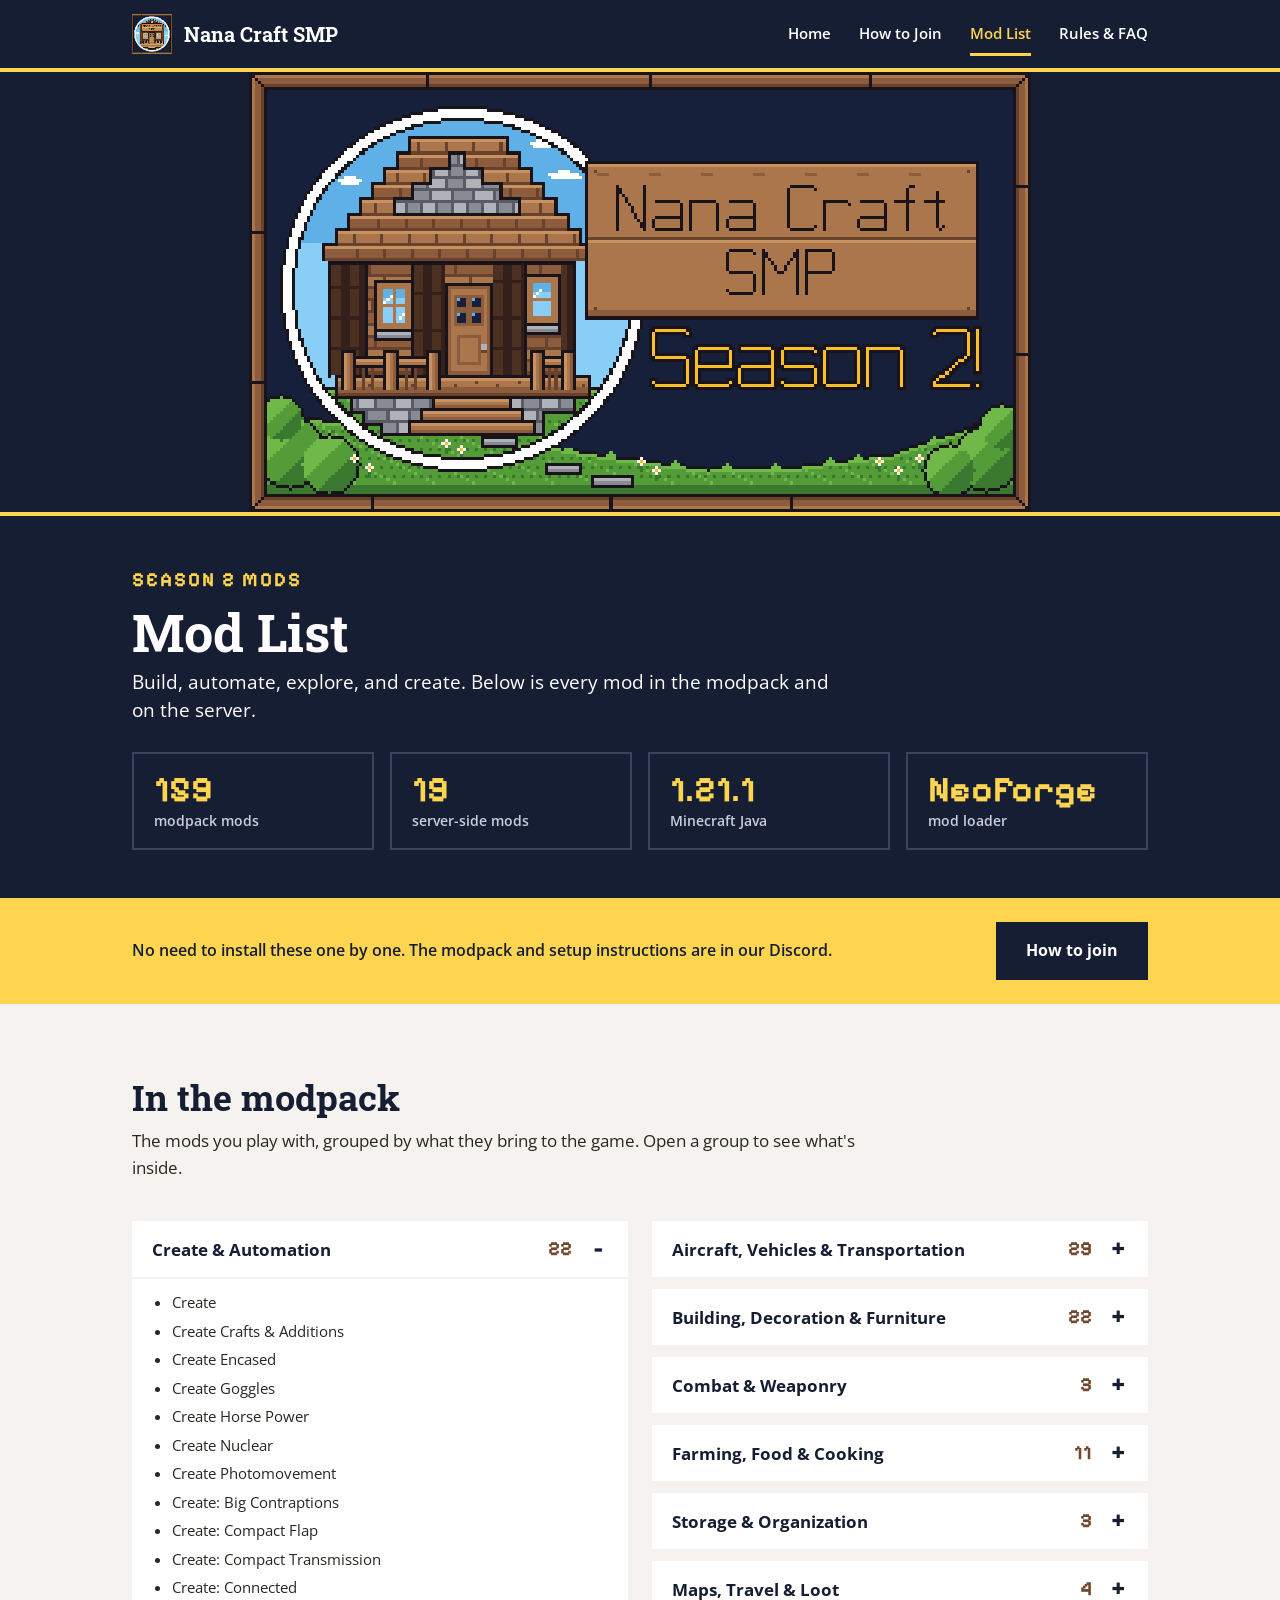
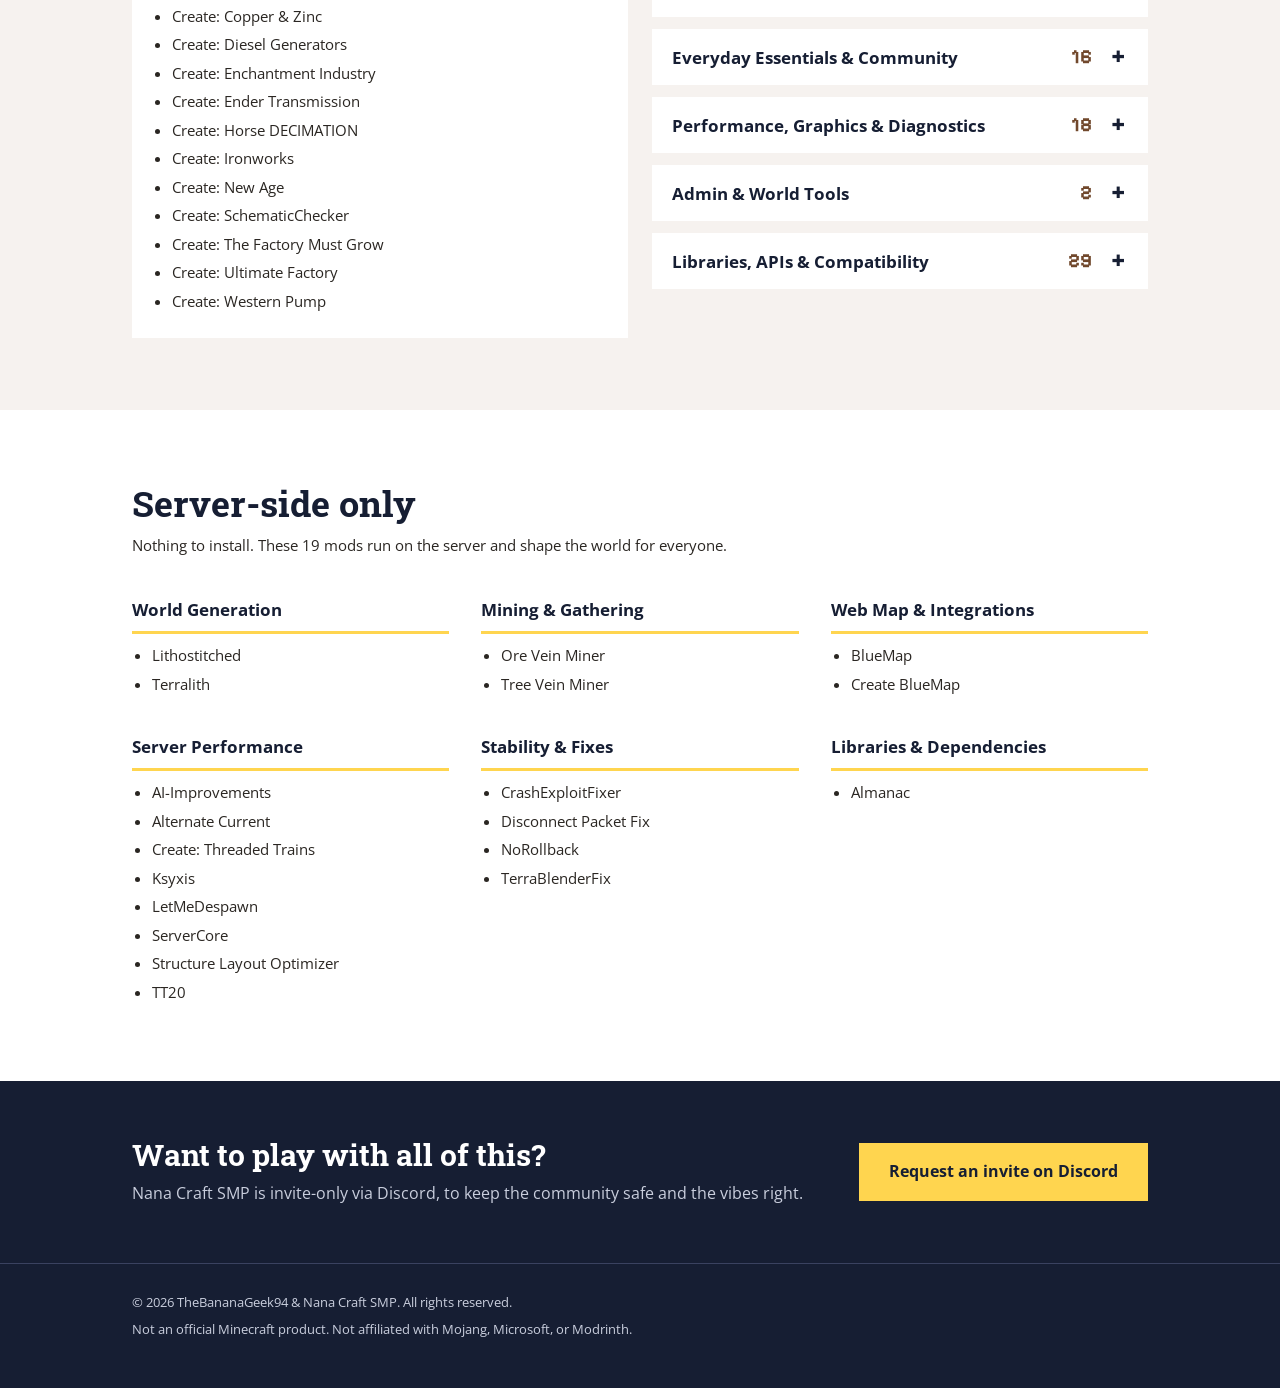
==== mod-list.html @ cba07c80 "Add Nana Craft SMP site: home, mod list, rules and FAQ Co-Authored-By: Claude Fable 5.2 <noreply@ant" ====
<!doctype html>
<html lang="en">
<head>
<meta charset="utf-8">
<meta name="viewport" content="width=device-width, initial-scale=1">
<title>Mod List | Nana Craft SMP</title>
<meta name="description" content="Every mod in the Nana Craft SMP Season 2 modpack and on the server, grouped by category.">
<link rel="icon" href="assets/logo.png">
<link rel="preconnect" href="https://fonts.googleapis.com">
<link rel="preconnect" href="https://fonts.gstatic.com" crossorigin>
<link rel="stylesheet" href="https://fonts.googleapis.com/css2?family=Open+Sans:wght@400;600;700&family=Pixelify+Sans:wght@500;700&family=Roboto+Slab:wght@400;700&display=swap">
<link rel="stylesheet" href="style.css">
</head>
<body>
<nav class="nav" aria-label="Site">
<div class="wrap">
<a class="brand" href="index.html"><img src="assets/logo.png" alt=""><span>Nana Craft SMP</span></a>
<div class="links">
<a href="index.html">Home</a>
<a href="index.html#join">How to Join</a>
<a href="mod-list.html" class="here" aria-current="page">Mod List</a>
<a href="rules.html">Rules &amp; FAQ</a>
</div>
</div>
</nav>
<div class="banner-wrap"><img class="banner" src="assets/banner.png" alt="Nana Craft SMP Season 2 banner: a pixel-art wooden cabin beside the server sign" width="1536" height="864"></div>

<header class="navy page-head">
<div class="wrap">
<div class="head">
<div class="pixel eyebrow">SEASON 2 MODS</div>
<h1>Mod List</h1>
<p class="lead">Build, automate, explore, and create. Below is every mod in the modpack and on the server.</p>
</div>
<div class="stats">
<div class="stat"><div class="pixel">159</div><div>modpack mods</div></div>
<div class="stat"><div class="pixel">19</div><div>server-side mods</div></div>
<div class="stat"><div class="pixel">1.21.1</div><div>Minecraft Java</div></div>
<div class="stat"><div class="pixel">NeoForge</div><div>mod loader</div></div>
</div>
</div>
</header>

<section class="yellow strip">
<div class="wrap">
<p>No need to install these one by one. The modpack and setup instructions are in our Discord.</p>
<a class="btn solid" href="index.html#join">How to join</a>
</div>
</section>

<section class="cream">
<div class="wrap stack">
<div class="head">
<h2>In the modpack</h2>
<p class="sub">The mods you play with, grouped by what they bring to the game. Open a group to see what's inside.</p>
</div>
<div class="groups">
<details open><summary><span>Create &amp; Automation</span><span class="count">22</span></summary><ul><li>Create</li><li>Create Crafts &amp; Additions</li><li>Create Encased</li><li>Create Goggles</li><li>Create Horse Power</li><li>Create Nuclear</li><li>Create Photomovement</li><li>Create: Big Contraptions</li><li>Create: Compact Flap</li><li>Create: Compact Transmission</li><li>Create: Connected</li><li>Create: Copper &amp; Zinc</li><li>Create: Diesel Generators</li><li>Create: Enchantment Industry</li><li>Create: Ender Transmission</li><li>Create: Horse DECIMATION</li><li>Create: Ironworks</li><li>Create: New Age</li><li>Create: SchematicChecker</li><li>Create: The Factory Must Grow</li><li>Create: Ultimate Factory</li><li>Create: Western Pump</li></ul></details>
<details><summary><span>Aircraft, Vehicles &amp; Transportation</span><span class="count">29</span></summary><ul><li>Aeronautics: Interstellar Expansion</li><li>Aeronautics: simulated copycats</li><li>Climbable Ropes for Create Aeronautics</li><li>Create Aeronautics</li><li>Create Aeronautics [Offroad] Addon: StickyWheels</li><li>Create Aeronautics: Toolgun</li><li>Create Aeronautics: Transmission &amp; Linkage</li><li>Create Deep Seas [BETA]</li><li>Create Propulsion: Simulated</li><li>Create Railways Navigator</li><li>Create Train Parts</li><li>Create Train Utilities (Create Train Doors)</li><li>Create: Aeroworks</li><li>Create: Automotives</li><li>Create: Bells &amp; Whistles</li><li>Create: Blocks &amp; Bogies</li><li>Create: Coasters Simulated</li><li>Create: Droneworks Simulated</li><li>Create: Hypertubes</li><li>Create: Nowheel</li><li>Create: Pantographs &amp; Wires</li><li>Create: Tow &amp; Haul</li><li>Create: Tracks+</li><li>Drive-By-Sable</li><li>Immersive Aircraft</li><li>Immersive Vehicles</li><li>Immersive Vehicles - Official Content Pack [OCP] - Planes &amp; Cars</li><li>IV - Official Automobile Pack [OAmP] - Cars &amp; Sport Cars</li><li>Sable</li></ul></details>
<details><summary><span>Building, Decoration &amp; Furniture</span><span class="count">22</span></summary><ul><li>Building Wands</li><li>Create Deco</li><li>Create: Copycats+</li><li>Create: Design n' Decor</li><li>Create: Extra Copycats</li><li>Create: Framed</li><li>Create: Interiors</li><li>Create: Sound of Steam</li><li>Macaw's Bridges</li><li>Macaw's Doors</li><li>Macaw's Fences and Walls</li><li>Macaw's Furniture</li><li>Macaw's Holidays</li><li>Macaw's Lights and Lamps</li><li>Macaw's Paintings</li><li>Macaw's Paths and Pavings</li><li>Macaw's Roofs</li><li>Macaw's Stairs</li><li>Macaw's Trapdoors</li><li>Macaw's Windows</li><li>Rechiseled</li><li>Rechiseled: Create</li></ul></details>
<details><summary><span>Combat &amp; Weaponry</span><span class="count">3</span></summary><ul><li>Create Big Cannons</li><li>Create: Gunsmithing</li><li>Create: Radars</li></ul></details>
<details><summary><span>Farming, Food &amp; Cooking</span><span class="count">11</span></summary><ul><li>Create Confectionery</li><li>Create Mechanical Cow</li><li>Create Ratatouille</li><li>Create Slice &amp; Dice</li><li>Create: Bananas</li><li>Create: Central Kitchen</li><li>Create: Golden ticket and chocolates</li><li>Create: Integrated Farming</li><li>Create: Some Assembly Required</li><li>Create: Winery</li><li>Farmer's Delight</li></ul></details>
<details><summary><span>Storage &amp; Organization</span><span class="count">3</span></summary><ul><li>Bear's Storage Crates</li><li>Sophisticated Backpacks</li><li>Tom's Simple Storage Mod</li></ul></details>
<details><summary><span>Maps, Travel &amp; Loot</span><span class="count">4</span></summary><ul><li>Lootr</li><li>Waystones</li><li>Xaero's Minimap</li><li>Xaero's World Map</li></ul></details>
<details><summary><span>Everyday Essentials &amp; Community</span><span class="count">16</span></summary><ul><li>AppleSkin</li><li>Auth Me</li><li>Better Advancements</li><li>Better Days</li><li>Chat Notify</li><li>Claim</li><li>Controlling</li><li>GraveStone Mod</li><li>Jade</li><li>Jade Addons (Neo/Forge)</li><li>Just Enough Items (JEI)</li><li>Just Hammers</li><li>Mouse Tweaks</li><li>Simple Rich Discord Presence</li><li>Simple Voice Chat</li><li>Simply Tooltips</li></ul></details>
<details><summary><span>Performance, Graphics &amp; Diagnostics</span><span class="count">18</span></summary><ul><li>Achievements Optimizer</li><li>C2ME — Concurrent Chunk Management Engine (NeoForge)</li><li>Clumps</li><li>Compact F3 Plus</li><li>CreateBetterFps</li><li>Entity Culling</li><li>Fast Noise</li><li>FerriteCore</li><li>Fusion (Connected Textures)</li><li>GeckolibBetterFPS</li><li>ImmediatelyFast</li><li>Iris Shaders</li><li>Lithium</li><li>ModernFix</li><li>quick pack</li><li>Saturn</li><li>Sodium</li><li>spark</li></ul></details>
<details><summary><span>Admin &amp; World Tools</span><span class="count">2</span></summary><ul><li>Chunky</li><li>WorldEdit</li></ul></details>
<details><summary><span>Libraries, APIs &amp; Compatibility</span><span class="count">29</span></summary><ul><li>[NTGL] NukaTeam's Gun Lib</li><li>AddonsLib</li><li>Architectury API</li><li>Balm</li><li>Blueprint</li><li>Carbon Config</li><li>Cloth Config API</li><li>CorgiLib</li><li>Create: Dragons Plus</li><li>DragonLib</li><li>Fzzy Config</li><li>Geckolib</li><li>GlitchCore</li><li>Gravestone and Sable Compatibility Patch</li><li>KilaGraph</li><li>Kotlin for Forge</li><li>KotlinLangForge</li><li>LDLib</li><li>Mechanicals Lib</li><li>MezzConfig</li><li>Patchouli</li><li>Photon Editor</li><li>Resourceful Config</li><li>Ritchie's Projectile Library</li><li>Searchables</li><li>Sophisticated Core</li><li>SuperMartijn642's Config Lib</li><li>SuperMartijn642's Core Lib</li><li>TerraBlender</li></ul></details>
</div>
</div>
</section>

<section class="white lists">
<div class="wrap stack">
<div class="head">
<h2>Server-side only</h2>
<p class="sub">Nothing to install. These 19 mods run on the server and shape the world for everyone.</p>
</div>
<div class="row">
<div class="col" style="flex-basis: 280px"><h3>World Generation</h3><ul><li>Lithostitched</li><li>Terralith</li></ul></div>
<div class="col" style="flex-basis: 280px"><h3>Mining &amp; Gathering</h3><ul><li>Ore Vein Miner</li><li>Tree Vein Miner</li></ul></div>
<div class="col" style="flex-basis: 280px"><h3>Web Map &amp; Integrations</h3><ul><li>BlueMap</li><li>Create BlueMap</li></ul></div>
<div class="col" style="flex-basis: 280px"><h3>Server Performance</h3><ul><li>AI-Improvements</li><li>Alternate Current</li><li>Create: Threaded Trains</li><li>Ksyxis</li><li>LetMeDespawn</li><li>ServerCore</li><li>Structure Layout Optimizer</li><li>TT20</li></ul></div>
<div class="col" style="flex-basis: 280px"><h3>Stability &amp; Fixes</h3><ul><li>CrashExploitFixer</li><li>Disconnect Packet Fix</li><li>NoRollback</li><li>TerraBlenderFix</li></ul></div>
<div class="col" style="flex-basis: 280px"><h3>Libraries &amp; Dependencies</h3><ul><li>Almanac</li></ul></div>
</div>
</div>
</section>

<section class="navy cta">
<div class="wrap">
<div class="head">
<h2>Want to play with all of this?</h2>
<p>Nana Craft SMP is invite-only via Discord, to keep the community safe and the vibes right.</p>
</div>
<a class="btn gold" href="https://discord.gg/FCsYRbWwgE">Request an invite on Discord</a>
</div>
</section>

<footer class="navy foot">
<div class="wrap">
<p>&copy; 2026 TheBananaGeek94 &amp; Nana Craft SMP. All rights reserved.</p>
<p>Not an official Minecraft product. Not affiliated with Mojang, Microsoft, or Modrinth.</p>
</div>
</footer>
</body>
</html>
---- style.css ----
:root {
  --navy: #161e33;
  --navy-line: #3a4260;
  --cream: #f6f2ef;
  --yellow: #ffd54f;
  --wood: #71482c;
  --ink: #2a2622;
  --mist: #c9cedd;
  --rule: #e2dad2;
}

* { box-sizing: border-box; }

html { scroll-behavior: smooth; }

body {
  margin: 0;
  background: var(--navy);
  color: var(--ink);
  font-family: "Open Sans", system-ui, sans-serif;
  font-size: 16px;
  line-height: 1.6;
}

img { max-width: 100%; }

h1, h2, h3, p { margin: 0; }

h1, h2, .slab { font-family: "Roboto Slab", serif; font-weight: 700; line-height: 1.2; }

.pixel { font-family: "Pixelify Sans", monospace; font-weight: 700; }

.wrap { max-width: 1080px; margin: 0 auto; padding: 72px 32px; }

.stack { display: flex; flex-direction: column; gap: 40px; }

.row { display: flex; flex-wrap: wrap; gap: 32px; }

.col { flex: 1 1 260px; min-width: 0; display: flex; flex-direction: column; gap: 10px; }

.cream { background: var(--cream); }
.white { background: #ffffff; }
.yellow { background: var(--yellow); color: var(--navy); }
.navy { background: var(--navy); color: #ffffff; }

.nav { background: var(--navy); border-bottom: 4px solid var(--yellow); }
.nav .wrap { padding: 12px 32px; display: flex; flex-wrap: wrap; align-items: center; justify-content: space-between; gap: 12px 32px; }
.brand { display: flex; align-items: center; gap: 12px; color: #ffffff; text-decoration: none; font-family: "Roboto Slab", serif; font-weight: 700; font-size: 20px; min-height: 44px; }
.brand img { width: 40px; height: 40px; object-fit: cover; image-rendering: pixelated; }
.links { display: flex; flex-wrap: wrap; align-items: center; gap: 4px 28px; font-weight: 600; font-size: 15px; }
.links a { color: #ffffff; text-decoration: none; min-height: 44px; display: flex; align-items: center; border-bottom: 3px solid transparent; }
.links a:hover, .links a.here { color: var(--yellow); border-bottom-color: var(--yellow); }

.hero .wrap { display: flex; flex-wrap: wrap; align-items: center; gap: 48px 64px; }
.hero-logo { width: 300px; height: auto; image-rendering: pixelated; flex: 0 0 auto; }
.hero-text { flex: 1 1 420px; min-width: 0; display: flex; flex-direction: column; gap: 20px; }
.eyebrow { font-size: 20px; letter-spacing: 2px; color: var(--yellow); }
.hero h1 { font-size: clamp(40px, 6vw, 60px); line-height: 1.1; }
.lead { font-size: 22px; line-height: 1.45; max-width: 560px; }
.facts { font-size: 15px; font-weight: 600; color: var(--mist); }
.small { font-size: 14px; color: var(--mist); }

.buttons { display: flex; flex-wrap: wrap; gap: 16px; }
.btn { display: inline-block; text-decoration: none; font-weight: 700; font-size: 16px; padding: 14px 28px; border: 2px solid var(--navy); color: var(--navy); background: transparent; }
.btn:hover { filter: brightness(0.92); }
.btn.solid { background: var(--navy); color: #ffffff; }
.btn.gold { background: var(--yellow); border-color: var(--yellow); color: var(--navy); }
.btn.ghost { border-color: #ffffff; color: #ffffff; }

h2 { font-size: 36px; color: var(--navy); }
.navy h2 { color: #ffffff; }
h3 { font-size: 22px; color: var(--navy); }
.col h3 { font-family: "Roboto Slab", serif; }
.sub { font-size: 17px; max-width: 760px; }
.head { display: flex; flex-direction: column; gap: 8px; }
.icon { width: 40px; height: 40px; stroke: var(--wood); fill: none; stroke-width: 1.8; stroke-linecap: round; stroke-linejoin: round; }
.note { padding-top: 28px; border-top: 2px solid var(--rule); max-width: 820px; }
.step { font-size: 56px; line-height: 1; }

.tiles { display: flex; flex-wrap: wrap; gap: 16px; }
.tile { flex: 1 1 300px; min-width: 0; background: #ffffff; padding: 20px 24px; display: flex; align-items: center; gap: 20px; font-weight: 700; color: var(--navy); }
.tile .pixel { font-size: 40px; line-height: 1; color: var(--wood); min-width: 56px; }

.team { display: flex; flex-wrap: wrap; gap: 40px 32px; }
.member { flex: 1 1 300px; min-width: 0; display: flex; gap: 16px; }
.member img { flex: 0 0 64px; width: 64px; height: 64px; image-rendering: pixelated; }
.member h3 { font-family: "Roboto Slab", serif; font-size: 19px; overflow-wrap: anywhere; }
.role { font-size: 13px; font-weight: 700; letter-spacing: 1px; text-transform: uppercase; color: var(--wood); margin: 4px 0 8px; }
.member p { font-size: 15px; }

.contact .wrap { padding: 64px 32px; display: flex; flex-wrap: wrap; align-items: center; gap: 32px 64px; }
.contact .col { flex: 1 1 340px; }
.contact p { color: var(--mist); }
.contact a { color: var(--yellow); font-weight: 700; min-height: 44px; display: flex; align-items: center; overflow-wrap: anywhere; }

.foot { border-top: 1px solid var(--navy-line); color: var(--mist); font-size: 13px; }
.foot .wrap { padding: 28px 32px 48px; display: flex; flex-direction: column; gap: 6px; }

.banner-wrap { background: var(--navy); border-bottom: 4px solid var(--yellow); }
.banner { display: block; margin: 0 auto; width: auto; max-width: 100%; height: auto; max-height: 440px; image-rendering: pixelated; }
.page-head .wrap { padding: 48px 32px; display: flex; flex-direction: column; gap: 28px; }
.page-head h1 { font-size: clamp(36px, 6vw, 52px); line-height: 1.1; }
.page-head .lead { font-size: 19px; max-width: 720px; }
.stats { display: flex; flex-wrap: wrap; gap: 16px; }
.stat { flex: 1 1 200px; min-width: 0; border: 2px solid var(--navy-line); padding: 16px 20px; }
.stat .pixel { font-size: 36px; line-height: 1.1; color: var(--yellow); }
.stat div + div { font-size: 14px; font-weight: 600; color: var(--mist); }

.strip .wrap { padding: 24px 32px; display: flex; flex-wrap: wrap; align-items: center; justify-content: space-between; gap: 16px 32px; }
.strip p { font-weight: 600; flex: 1 1 420px; min-width: 0; }

.groups { columns: 420px 2; column-gap: 24px; }
details { break-inside: avoid; margin: 0 0 12px; background: #ffffff; }
summary { list-style: none; cursor: pointer; min-height: 56px; padding: 12px 20px; display: flex; align-items: center; gap: 16px; font-size: 17px; font-weight: 700; color: var(--navy); }
summary::-webkit-details-marker { display: none; }
summary span:first-child { flex: 1 1 auto; min-width: 0; }
summary .count { font-family: "Pixelify Sans", monospace; font-size: 20px; color: var(--wood); }
summary::after { content: "+"; font-family: "Pixelify Sans", monospace; font-size: 24px; line-height: 1; width: 20px; text-align: center; }
details[open] summary::after { content: "-"; }
summary:hover { background: #fbf8f5; }
details ul { margin: 0; padding: 12px 20px 20px 40px; border-top: 2px solid var(--cream); font-size: 15px; line-height: 1.5; }
li { margin: 0 0 6px; overflow-wrap: anywhere; }

.lists .col h3 { font-family: "Open Sans", system-ui, sans-serif; font-size: 17px; padding-bottom: 8px; border-bottom: 3px solid var(--yellow); }
.lists ul { margin: 0; padding-left: 20px; font-size: 15px; line-height: 1.5; }
.lists p { font-size: 15px; line-height: 1.5; }

.cta .wrap { padding: 56px 32px; display: flex; flex-wrap: wrap; align-items: center; justify-content: space-between; gap: 24px 48px; }
.cta .head { flex: 1 1 420px; min-width: 0; }
.cta h2 { font-size: 30px; }
.navy.cta p { color: var(--mist); }

.rules { margin: 0; padding: 0; list-style: none; display: flex; flex-wrap: wrap; gap: 12px 16px; }
.rules li { flex: 1 1 440px; min-width: 0; margin: 0; background: #ffffff; padding: 18px 20px; display: flex; gap: 16px; }
.rules .pixel { flex: 0 0 40px; font-size: 30px; line-height: 1; color: var(--wood); }
.rules h3 { font-size: 17px; margin-bottom: 4px; }
.rules p { font-size: 15px; line-height: 1.5; }
.penalty { background: var(--navy); color: #ffffff; padding: 18px 20px; font-weight: 600; }

@media (max-width: 600px) {
  .wrap { padding: 48px 20px; }
  .hero-logo { width: 220px; margin: 0 auto; }
  h2 { font-size: 30px; }
}
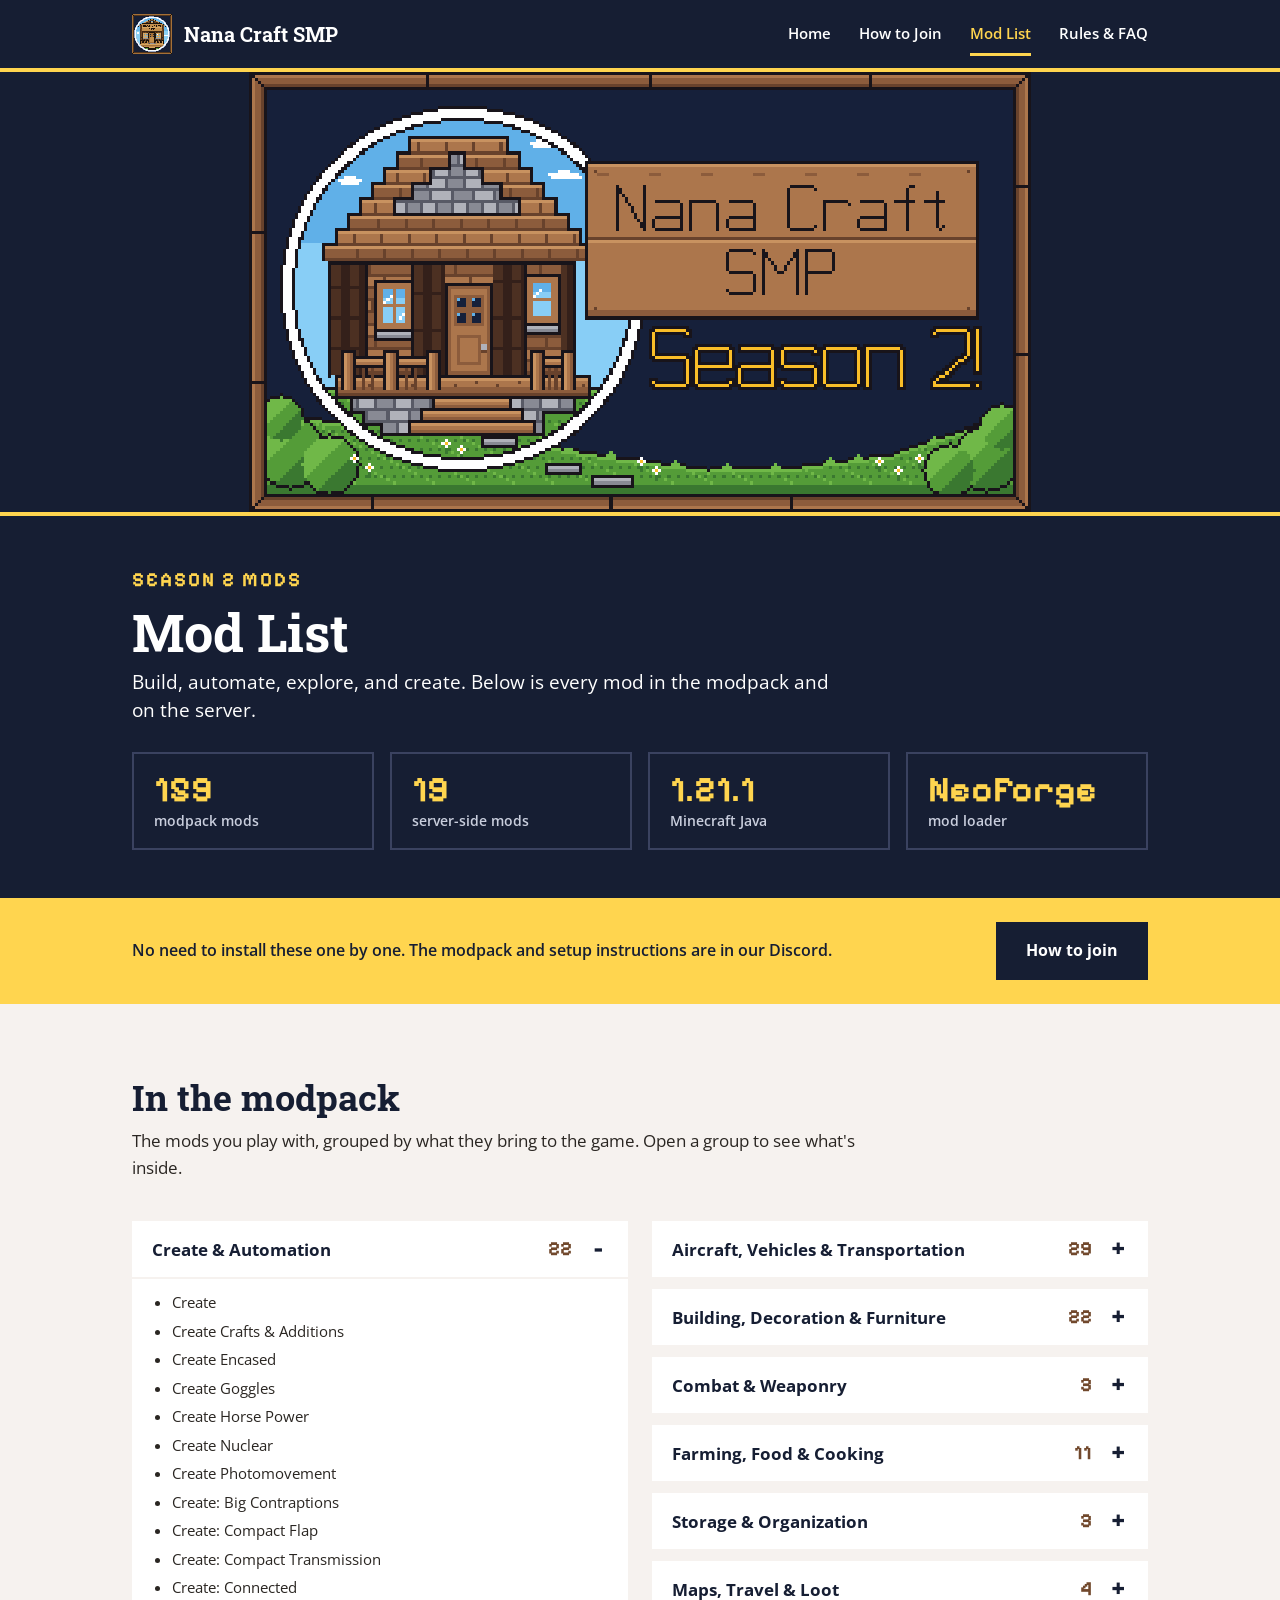
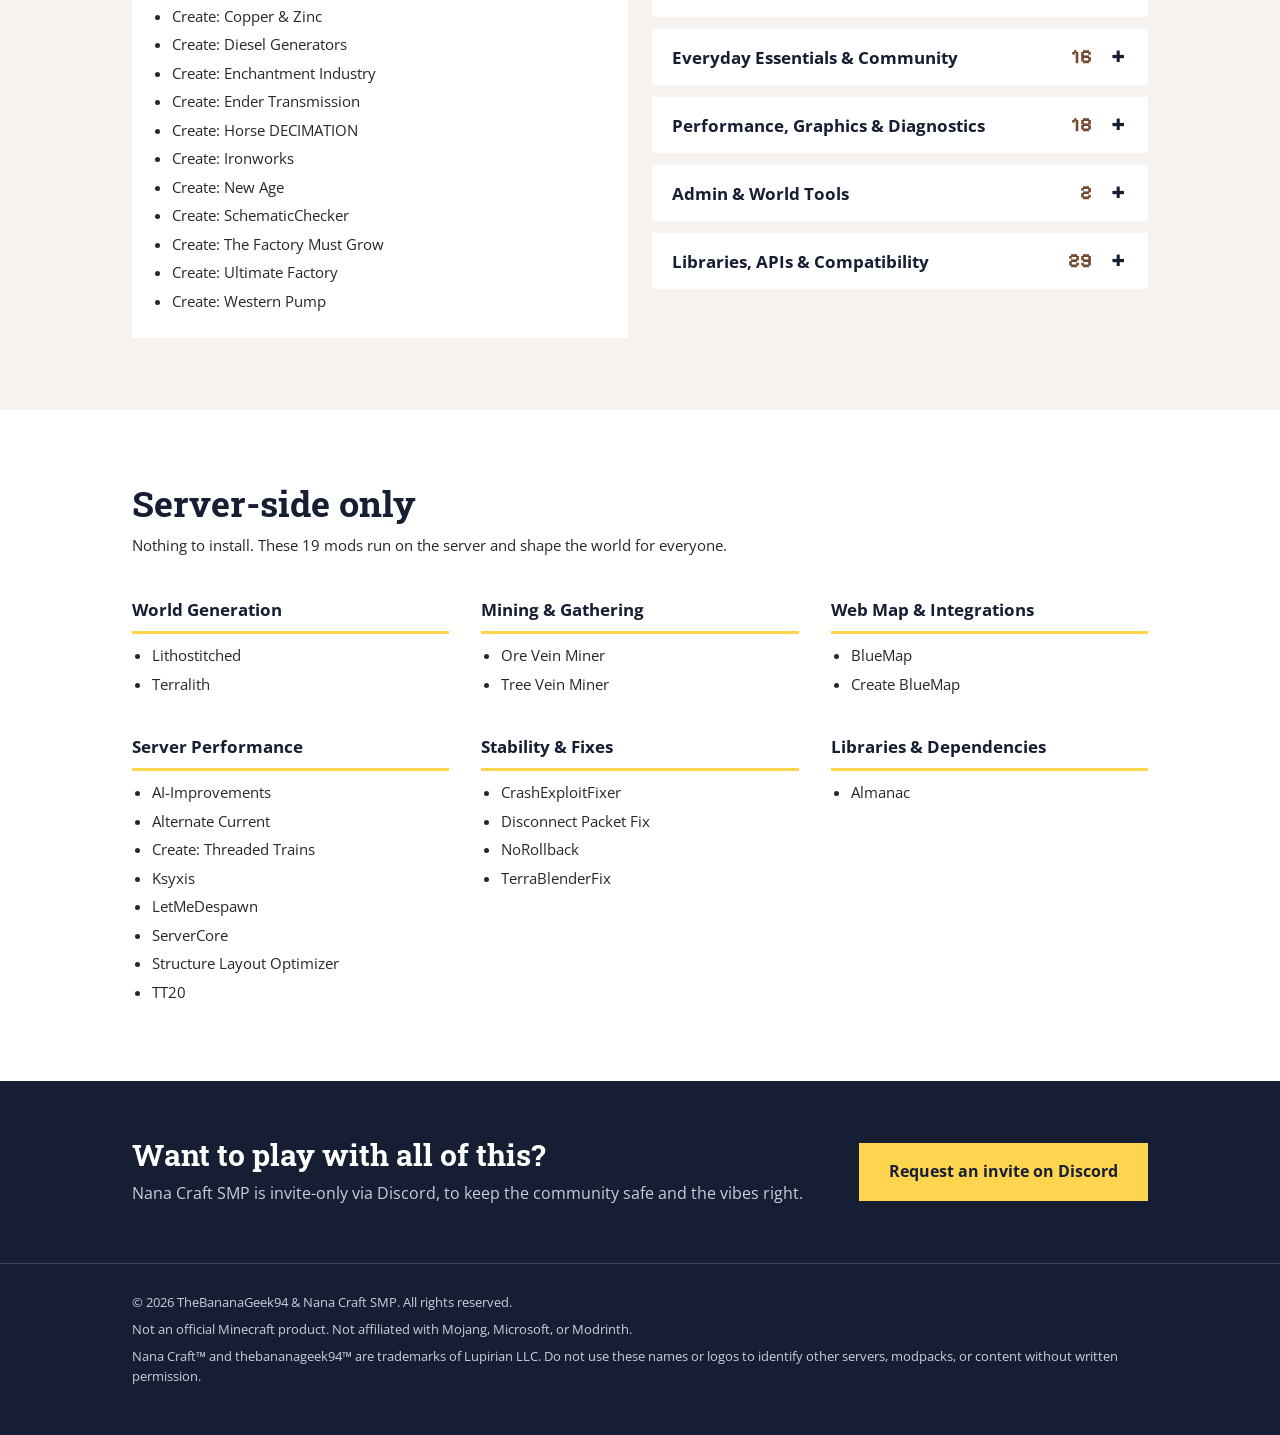
==== commit 90e56712: "Use original logo and banner art, add trademark notice to footer Co-Authored-By: Claude Fable 5.2 <n" ====
--- a/mod-list.html
+++ b/mod-list.html
@@ -101,6 +101,7 @@
 <div class="wrap">
 <p>&copy; 2026 TheBananaGeek94 &amp; Nana Craft SMP. All rights reserved.</p>
 <p>Not an official Minecraft product. Not affiliated with Mojang, Microsoft, or Modrinth.</p>
+<p>Nana Craft&trade; and thebananageek94&trade; are trademarks of Lupirian LLC. Do not use these names or logos to identify other servers, modpacks, or content without written permission.</p>
 </div>
 </footer>
 </body>
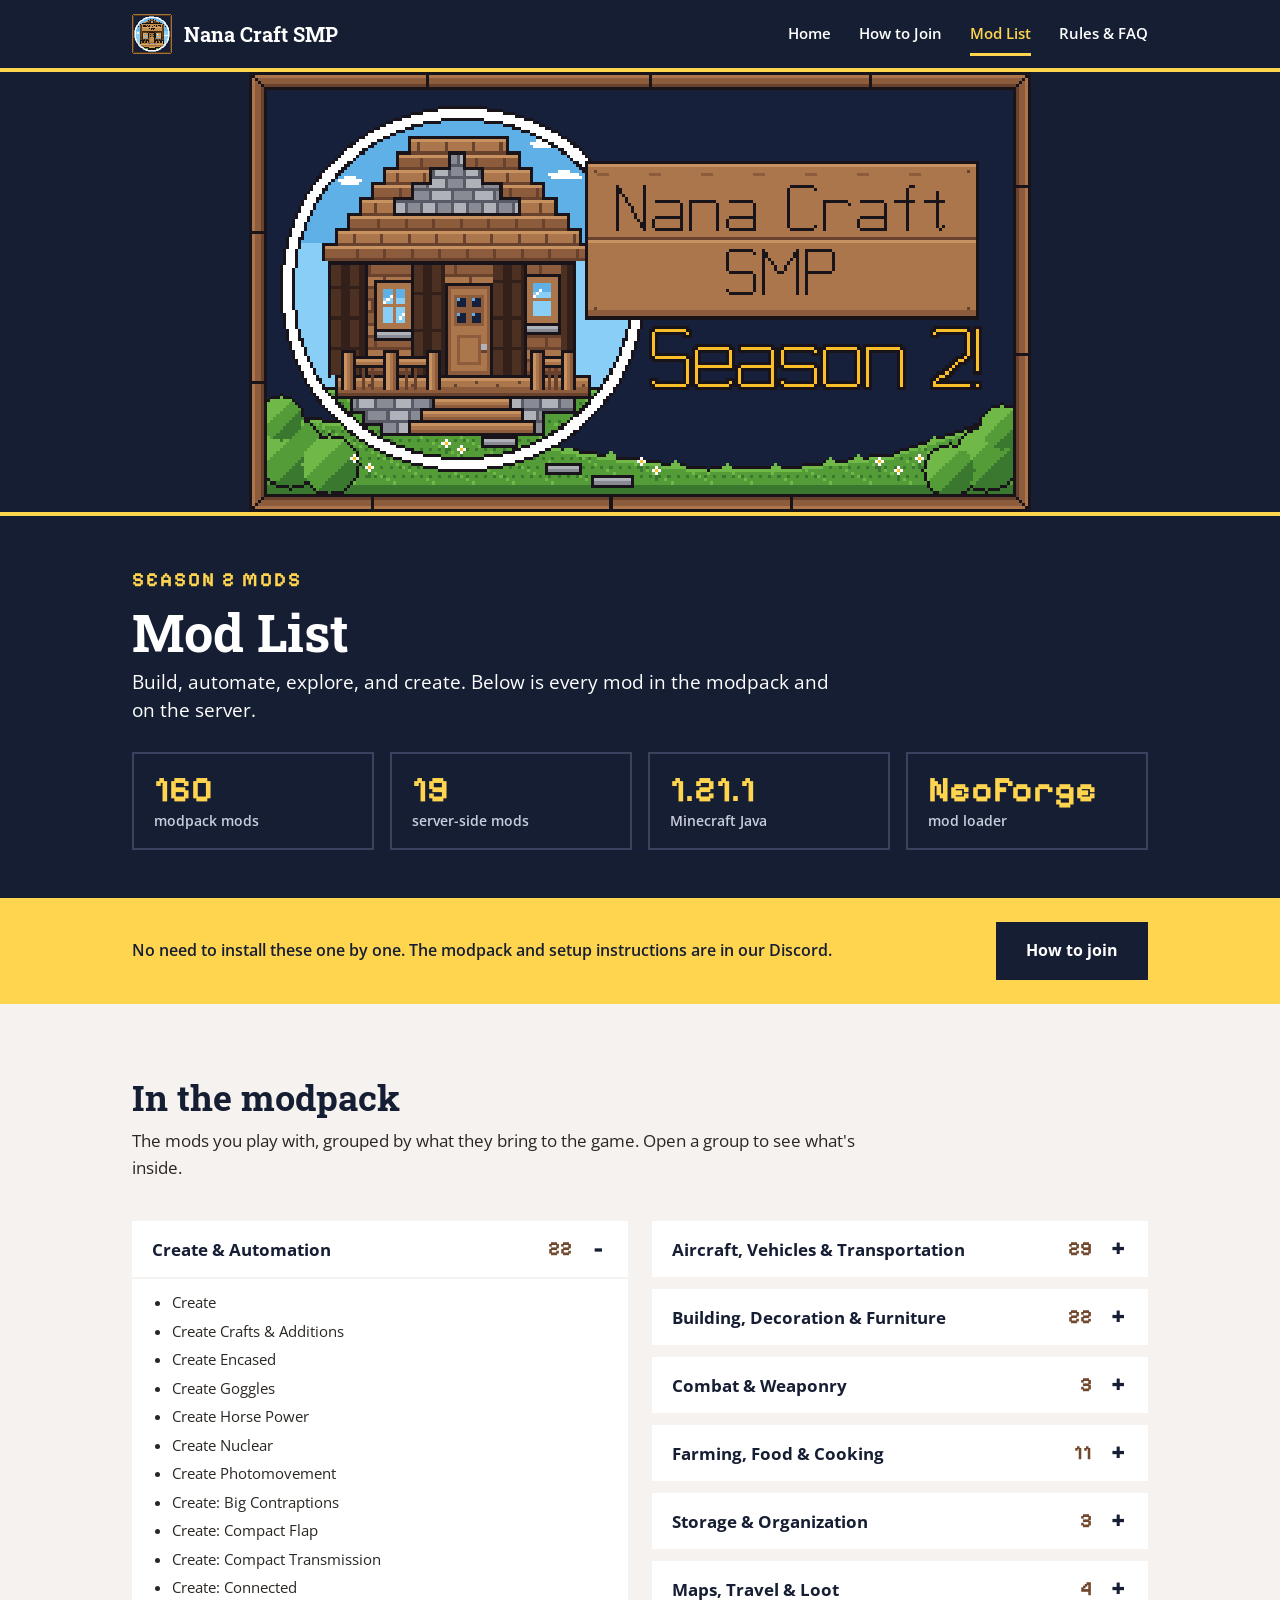
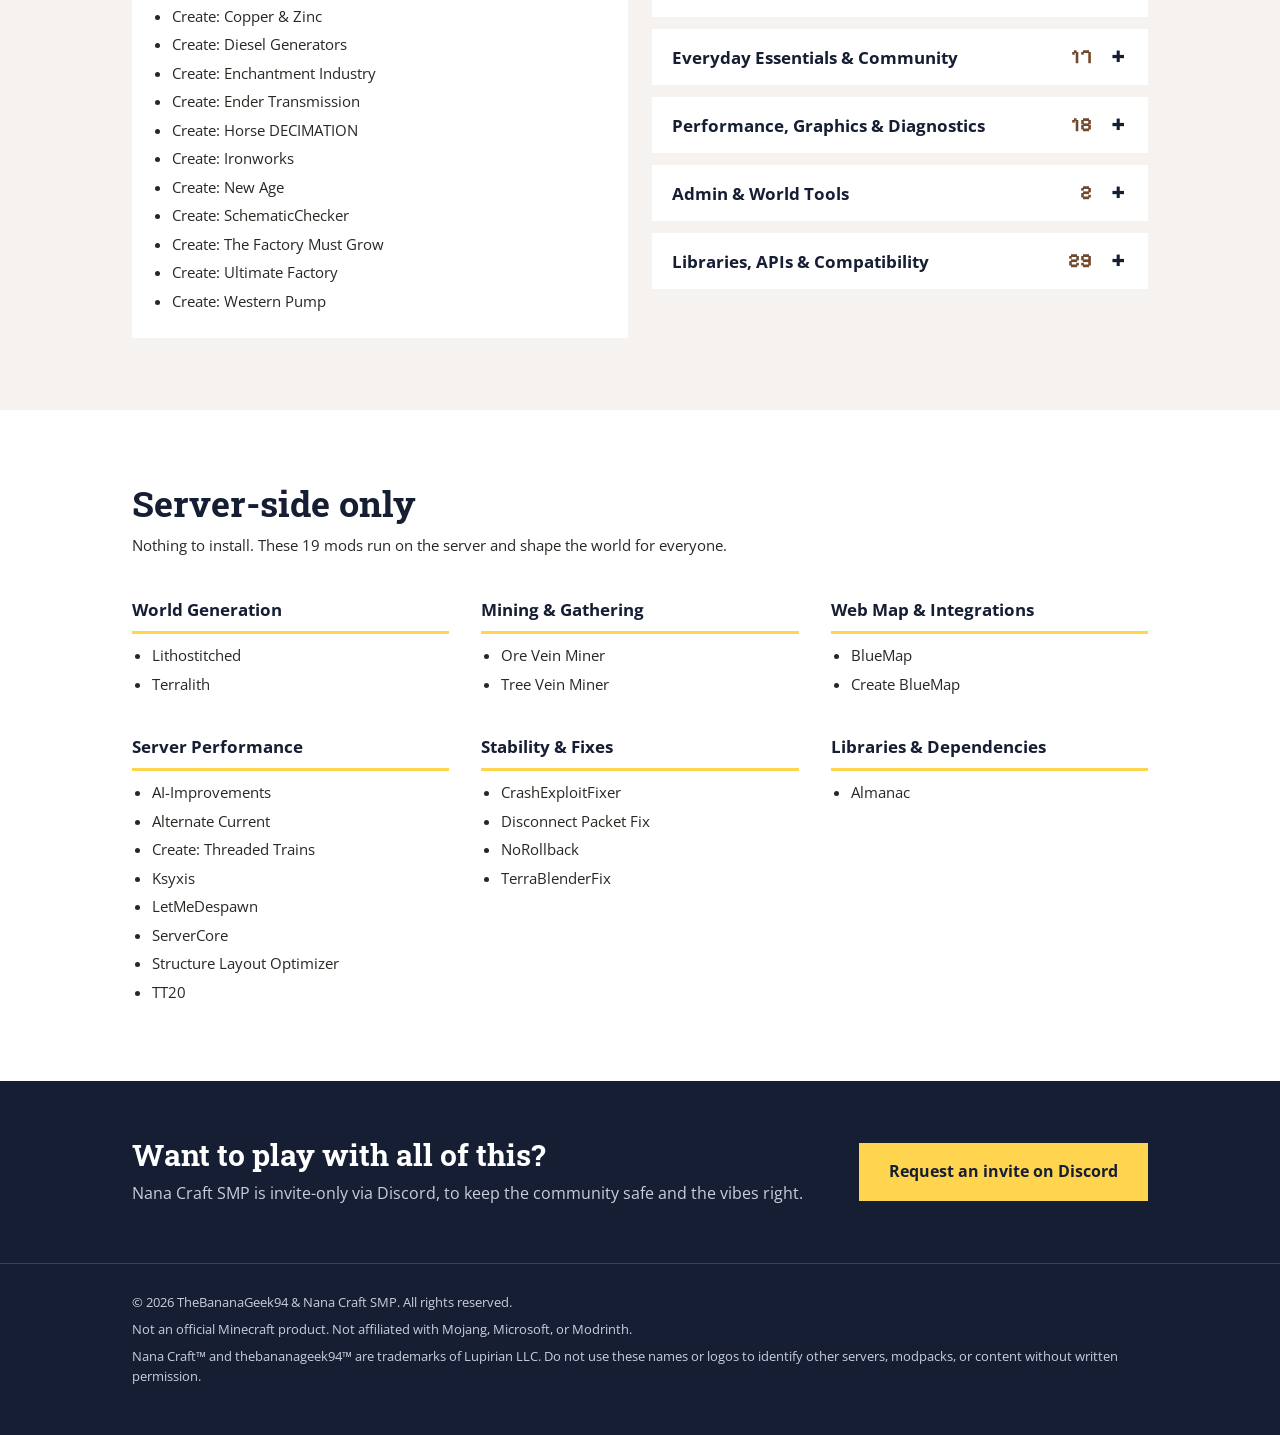
==== commit ddb76128: "Add Magnum Torch to the modpack mod list Co-Authored-By: Claude Opus 5.5 <noreply@anthropic.com> Cla" ====
--- a/mod-list.html
+++ b/mod-list.html
@@ -33,7 +33,7 @@
 <p class="lead">Build, automate, explore, and create. Below is every mod in the modpack and on the server.</p>
 </div>
 <div class="stats">
-<div class="stat"><div class="pixel">159</div><div>modpack mods</div></div>
+<div class="stat"><div class="pixel">160</div><div>modpack mods</div></div>
 <div class="stat"><div class="pixel">19</div><div>server-side mods</div></div>
 <div class="stat"><div class="pixel">1.21.1</div><div>Minecraft Java</div></div>
 <div class="stat"><div class="pixel">NeoForge</div><div>mod loader</div></div>
@@ -62,7 +62,7 @@
 <details><summary><span>Farming, Food &amp; Cooking</span><span class="count">11</span></summary><ul><li>Create Confectionery</li><li>Create Mechanical Cow</li><li>Create Ratatouille</li><li>Create Slice &amp; Dice</li><li>Create: Bananas</li><li>Create: Central Kitchen</li><li>Create: Golden ticket and chocolates</li><li>Create: Integrated Farming</li><li>Create: Some Assembly Required</li><li>Create: Winery</li><li>Farmer's Delight</li></ul></details>
 <details><summary><span>Storage &amp; Organization</span><span class="count">3</span></summary><ul><li>Bear's Storage Crates</li><li>Sophisticated Backpacks</li><li>Tom's Simple Storage Mod</li></ul></details>
 <details><summary><span>Maps, Travel &amp; Loot</span><span class="count">4</span></summary><ul><li>Lootr</li><li>Waystones</li><li>Xaero's Minimap</li><li>Xaero's World Map</li></ul></details>
-<details><summary><span>Everyday Essentials &amp; Community</span><span class="count">16</span></summary><ul><li>AppleSkin</li><li>Auth Me</li><li>Better Advancements</li><li>Better Days</li><li>Chat Notify</li><li>Claim</li><li>Controlling</li><li>GraveStone Mod</li><li>Jade</li><li>Jade Addons (Neo/Forge)</li><li>Just Enough Items (JEI)</li><li>Just Hammers</li><li>Mouse Tweaks</li><li>Simple Rich Discord Presence</li><li>Simple Voice Chat</li><li>Simply Tooltips</li></ul></details>
+<details><summary><span>Everyday Essentials &amp; Community</span><span class="count">17</span></summary><ul><li>AppleSkin</li><li>Auth Me</li><li>Better Advancements</li><li>Better Days</li><li>Chat Notify</li><li>Claim</li><li>Controlling</li><li>GraveStone Mod</li><li>Jade</li><li>Jade Addons (Neo/Forge)</li><li>Just Enough Items (JEI)</li><li>Just Hammers</li><li>Magnum Torch</li><li>Mouse Tweaks</li><li>Simple Rich Discord Presence</li><li>Simple Voice Chat</li><li>Simply Tooltips</li></ul></details>
 <details><summary><span>Performance, Graphics &amp; Diagnostics</span><span class="count">18</span></summary><ul><li>Achievements Optimizer</li><li>C2ME — Concurrent Chunk Management Engine (NeoForge)</li><li>Clumps</li><li>Compact F3 Plus</li><li>CreateBetterFps</li><li>Entity Culling</li><li>Fast Noise</li><li>FerriteCore</li><li>Fusion (Connected Textures)</li><li>GeckolibBetterFPS</li><li>ImmediatelyFast</li><li>Iris Shaders</li><li>Lithium</li><li>ModernFix</li><li>quick pack</li><li>Saturn</li><li>Sodium</li><li>spark</li></ul></details>
 <details><summary><span>Admin &amp; World Tools</span><span class="count">2</span></summary><ul><li>Chunky</li><li>WorldEdit</li></ul></details>
 <details><summary><span>Libraries, APIs &amp; Compatibility</span><span class="count">29</span></summary><ul><li>[NTGL] NukaTeam's Gun Lib</li><li>AddonsLib</li><li>Architectury API</li><li>Balm</li><li>Blueprint</li><li>Carbon Config</li><li>Cloth Config API</li><li>CorgiLib</li><li>Create: Dragons Plus</li><li>DragonLib</li><li>Fzzy Config</li><li>Geckolib</li><li>GlitchCore</li><li>Gravestone and Sable Compatibility Patch</li><li>KilaGraph</li><li>Kotlin for Forge</li><li>KotlinLangForge</li><li>LDLib</li><li>Mechanicals Lib</li><li>MezzConfig</li><li>Patchouli</li><li>Photon Editor</li><li>Resourceful Config</li><li>Ritchie's Projectile Library</li><li>Searchables</li><li>Sophisticated Core</li><li>SuperMartijn642's Config Lib</li><li>SuperMartijn642's Core Lib</li><li>TerraBlender</li></ul></details>
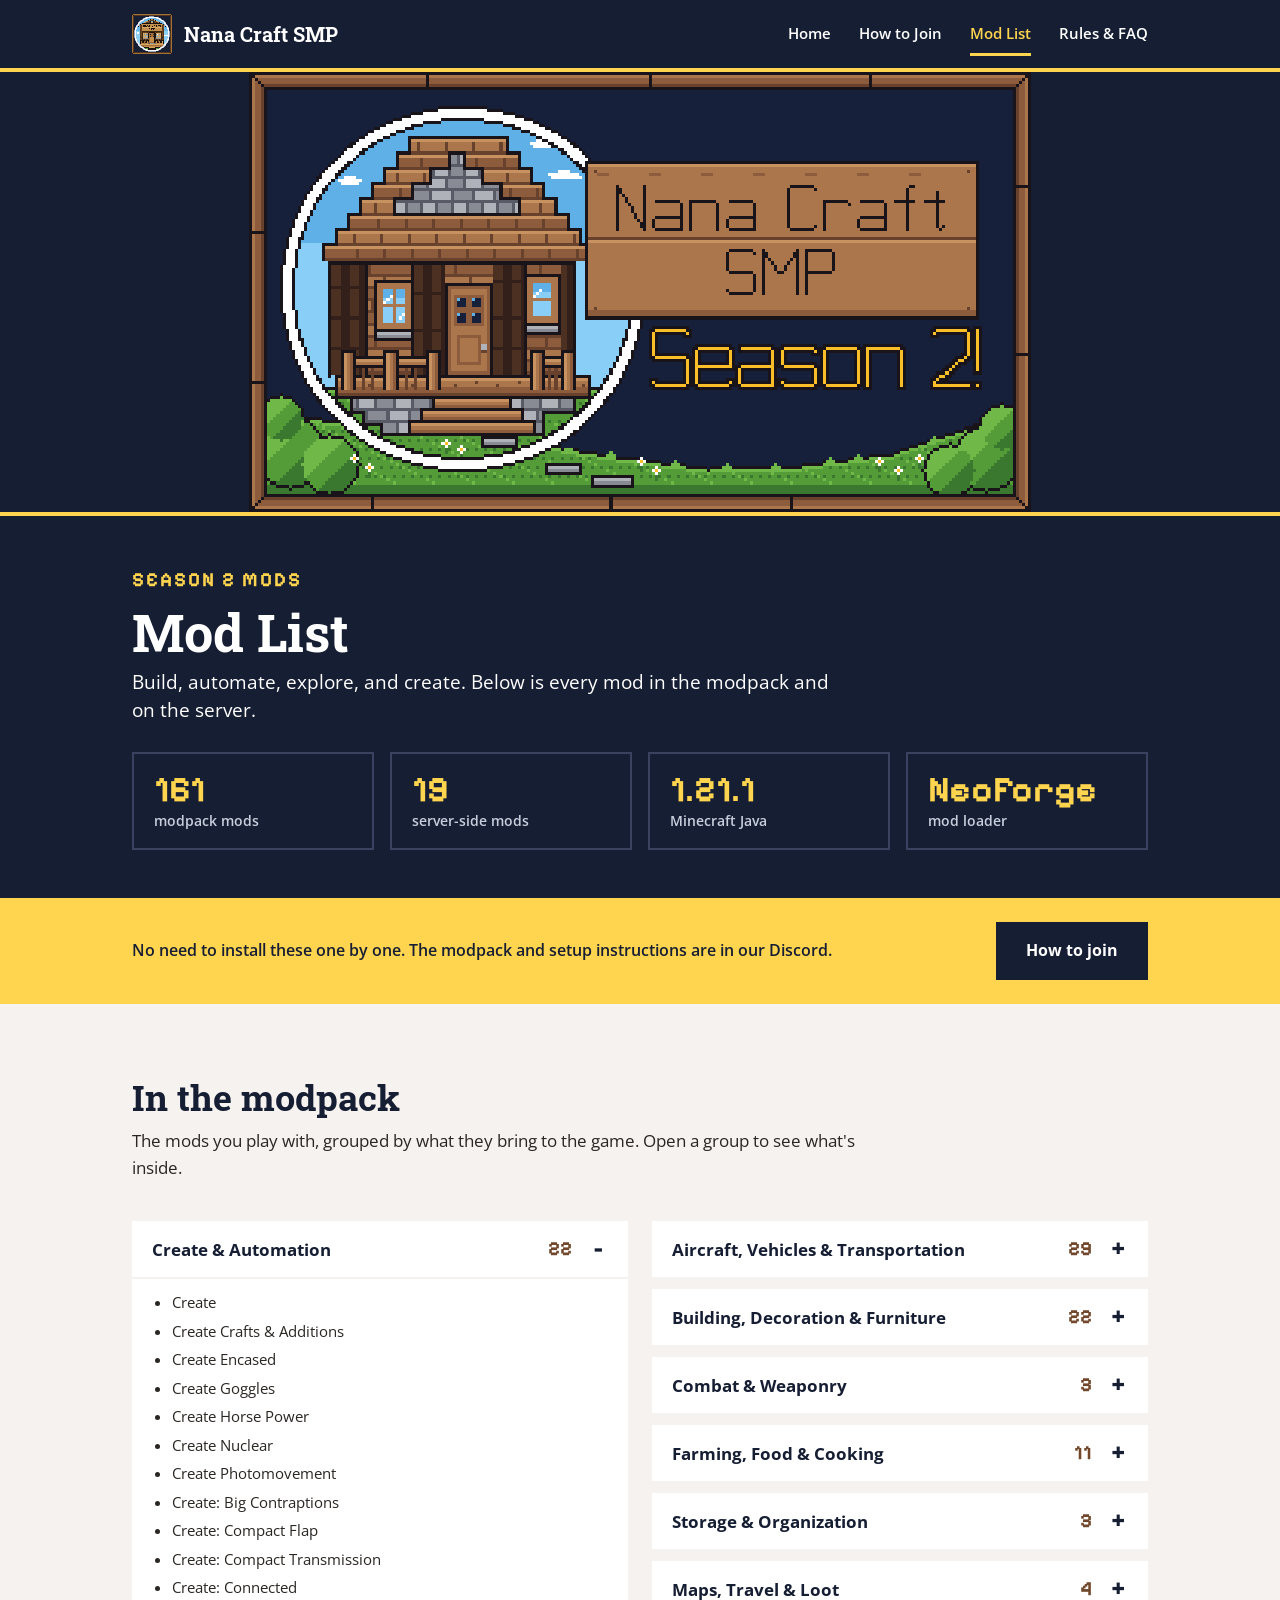
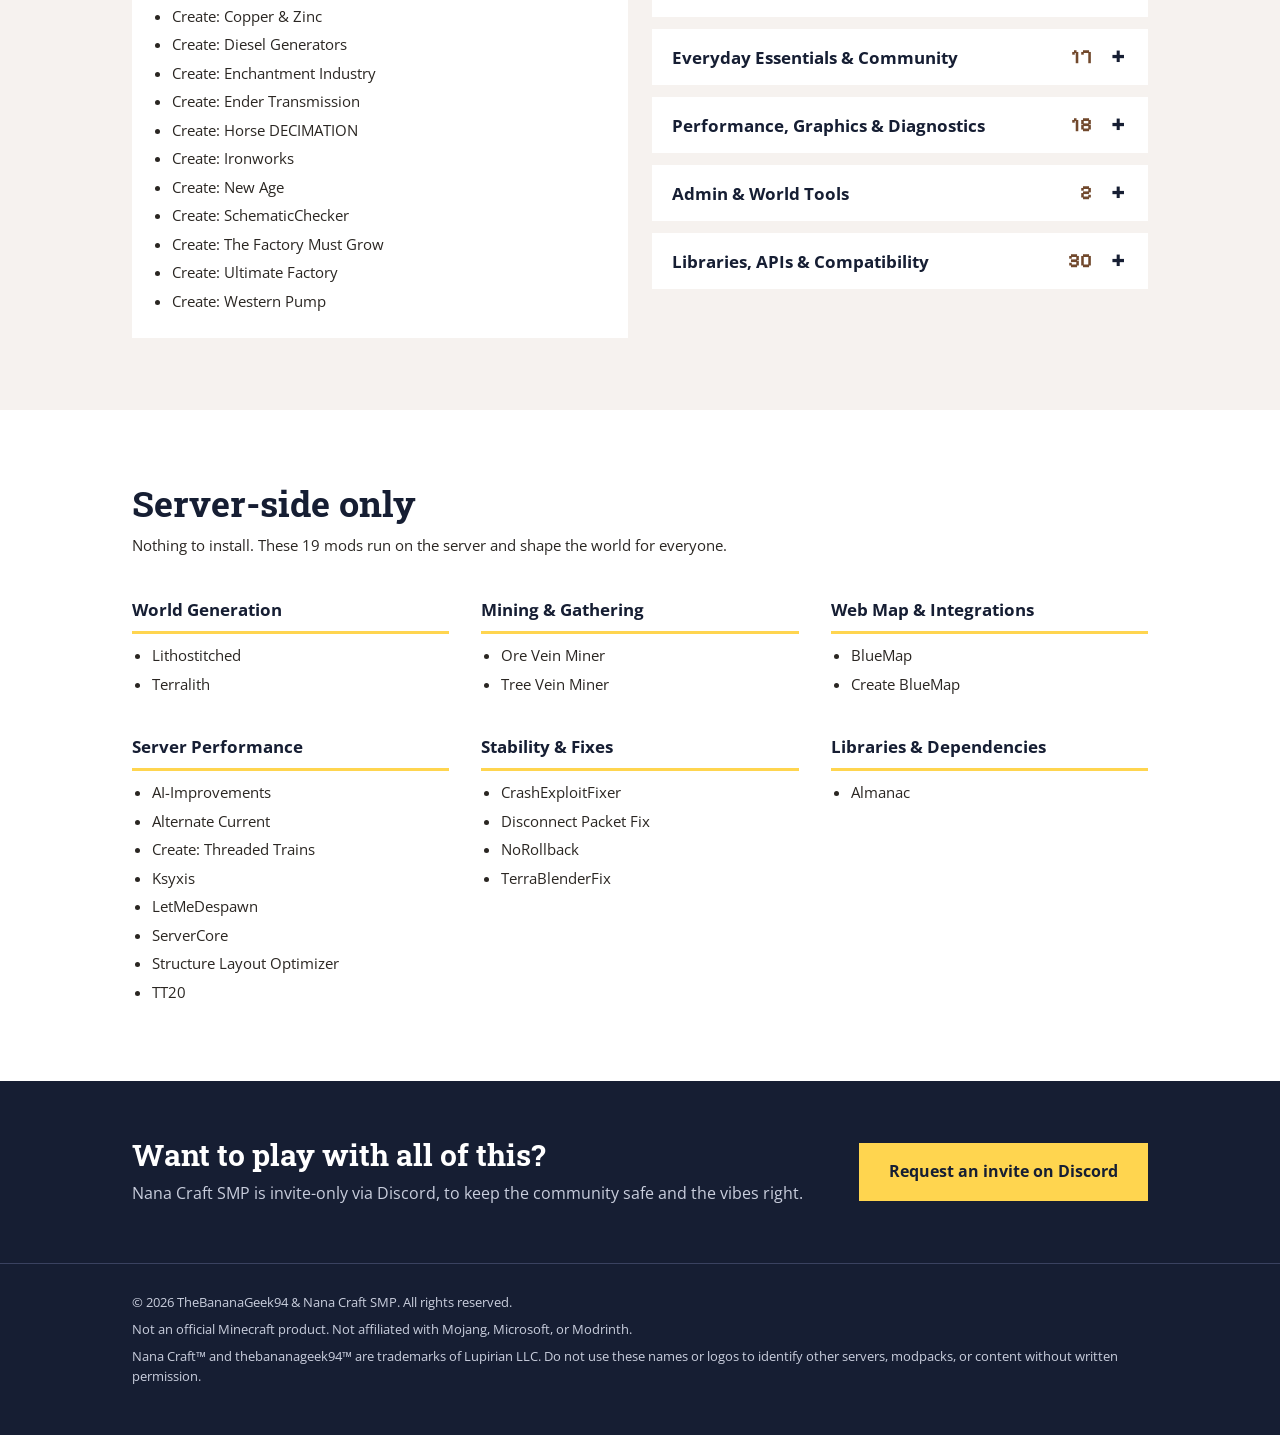
==== commit f0831b57: "Add Puzzles Lib to the modpack libraries list Co-Authored-By: Claude Opus 5.5 <noreply@anthropic.com" ====
--- a/mod-list.html
+++ b/mod-list.html
@@ -33,7 +33,7 @@
 <p class="lead">Build, automate, explore, and create. Below is every mod in the modpack and on the server.</p>
 </div>
 <div class="stats">
-<div class="stat"><div class="pixel">160</div><div>modpack mods</div></div>
+<div class="stat"><div class="pixel">161</div><div>modpack mods</div></div>
 <div class="stat"><div class="pixel">19</div><div>server-side mods</div></div>
 <div class="stat"><div class="pixel">1.21.1</div><div>Minecraft Java</div></div>
 <div class="stat"><div class="pixel">NeoForge</div><div>mod loader</div></div>
@@ -65,7 +65,7 @@
 <details><summary><span>Everyday Essentials &amp; Community</span><span class="count">17</span></summary><ul><li>AppleSkin</li><li>Auth Me</li><li>Better Advancements</li><li>Better Days</li><li>Chat Notify</li><li>Claim</li><li>Controlling</li><li>GraveStone Mod</li><li>Jade</li><li>Jade Addons (Neo/Forge)</li><li>Just Enough Items (JEI)</li><li>Just Hammers</li><li>Magnum Torch</li><li>Mouse Tweaks</li><li>Simple Rich Discord Presence</li><li>Simple Voice Chat</li><li>Simply Tooltips</li></ul></details>
 <details><summary><span>Performance, Graphics &amp; Diagnostics</span><span class="count">18</span></summary><ul><li>Achievements Optimizer</li><li>C2ME — Concurrent Chunk Management Engine (NeoForge)</li><li>Clumps</li><li>Compact F3 Plus</li><li>CreateBetterFps</li><li>Entity Culling</li><li>Fast Noise</li><li>FerriteCore</li><li>Fusion (Connected Textures)</li><li>GeckolibBetterFPS</li><li>ImmediatelyFast</li><li>Iris Shaders</li><li>Lithium</li><li>ModernFix</li><li>quick pack</li><li>Saturn</li><li>Sodium</li><li>spark</li></ul></details>
 <details><summary><span>Admin &amp; World Tools</span><span class="count">2</span></summary><ul><li>Chunky</li><li>WorldEdit</li></ul></details>
-<details><summary><span>Libraries, APIs &amp; Compatibility</span><span class="count">29</span></summary><ul><li>[NTGL] NukaTeam's Gun Lib</li><li>AddonsLib</li><li>Architectury API</li><li>Balm</li><li>Blueprint</li><li>Carbon Config</li><li>Cloth Config API</li><li>CorgiLib</li><li>Create: Dragons Plus</li><li>DragonLib</li><li>Fzzy Config</li><li>Geckolib</li><li>GlitchCore</li><li>Gravestone and Sable Compatibility Patch</li><li>KilaGraph</li><li>Kotlin for Forge</li><li>KotlinLangForge</li><li>LDLib</li><li>Mechanicals Lib</li><li>MezzConfig</li><li>Patchouli</li><li>Photon Editor</li><li>Resourceful Config</li><li>Ritchie's Projectile Library</li><li>Searchables</li><li>Sophisticated Core</li><li>SuperMartijn642's Config Lib</li><li>SuperMartijn642's Core Lib</li><li>TerraBlender</li></ul></details>
+<details><summary><span>Libraries, APIs &amp; Compatibility</span><span class="count">30</span></summary><ul><li>[NTGL] NukaTeam's Gun Lib</li><li>AddonsLib</li><li>Architectury API</li><li>Balm</li><li>Blueprint</li><li>Carbon Config</li><li>Cloth Config API</li><li>CorgiLib</li><li>Create: Dragons Plus</li><li>DragonLib</li><li>Fzzy Config</li><li>Geckolib</li><li>GlitchCore</li><li>Gravestone and Sable Compatibility Patch</li><li>KilaGraph</li><li>Kotlin for Forge</li><li>KotlinLangForge</li><li>LDLib</li><li>Mechanicals Lib</li><li>MezzConfig</li><li>Patchouli</li><li>Photon Editor</li><li>Puzzles Lib</li><li>Resourceful Config</li><li>Ritchie's Projectile Library</li><li>Searchables</li><li>Sophisticated Core</li><li>SuperMartijn642's Config Lib</li><li>SuperMartijn642's Core Lib</li><li>TerraBlender</li></ul></details>
 </div>
 </div>
 </section>
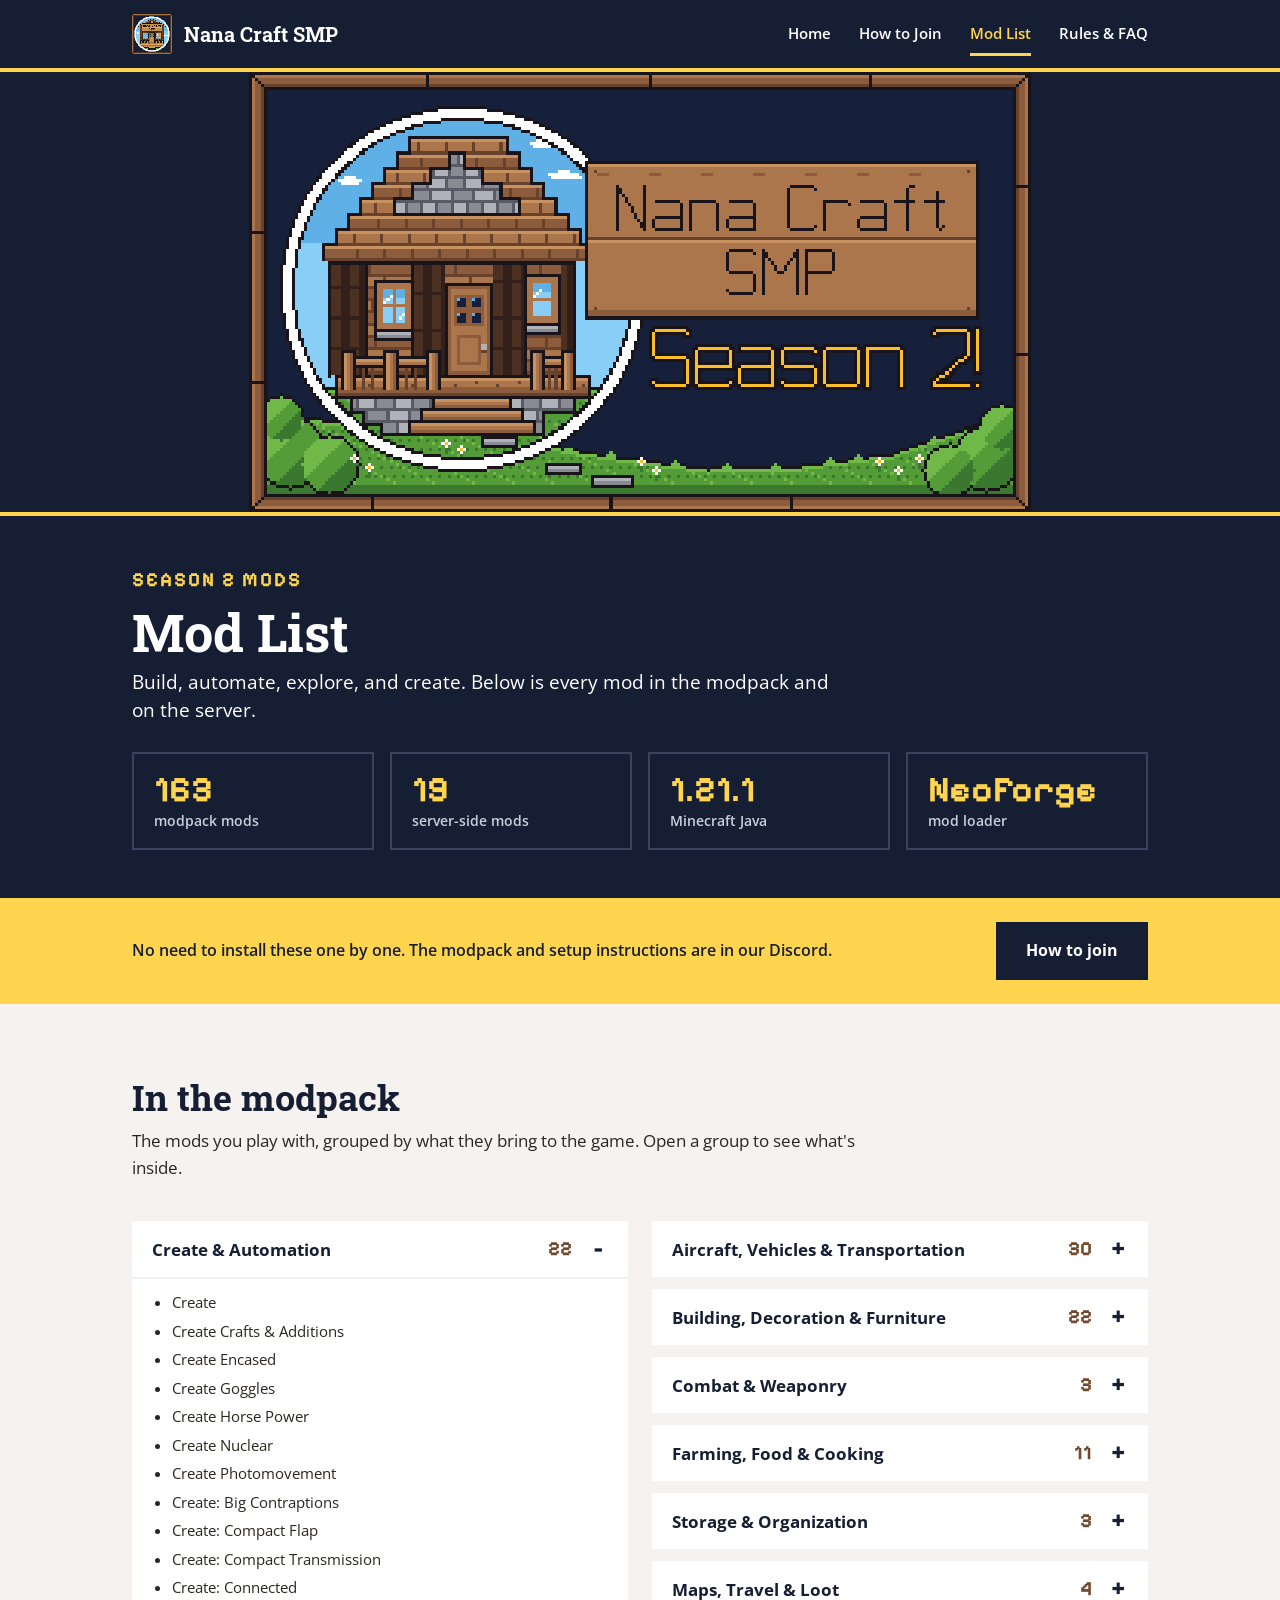
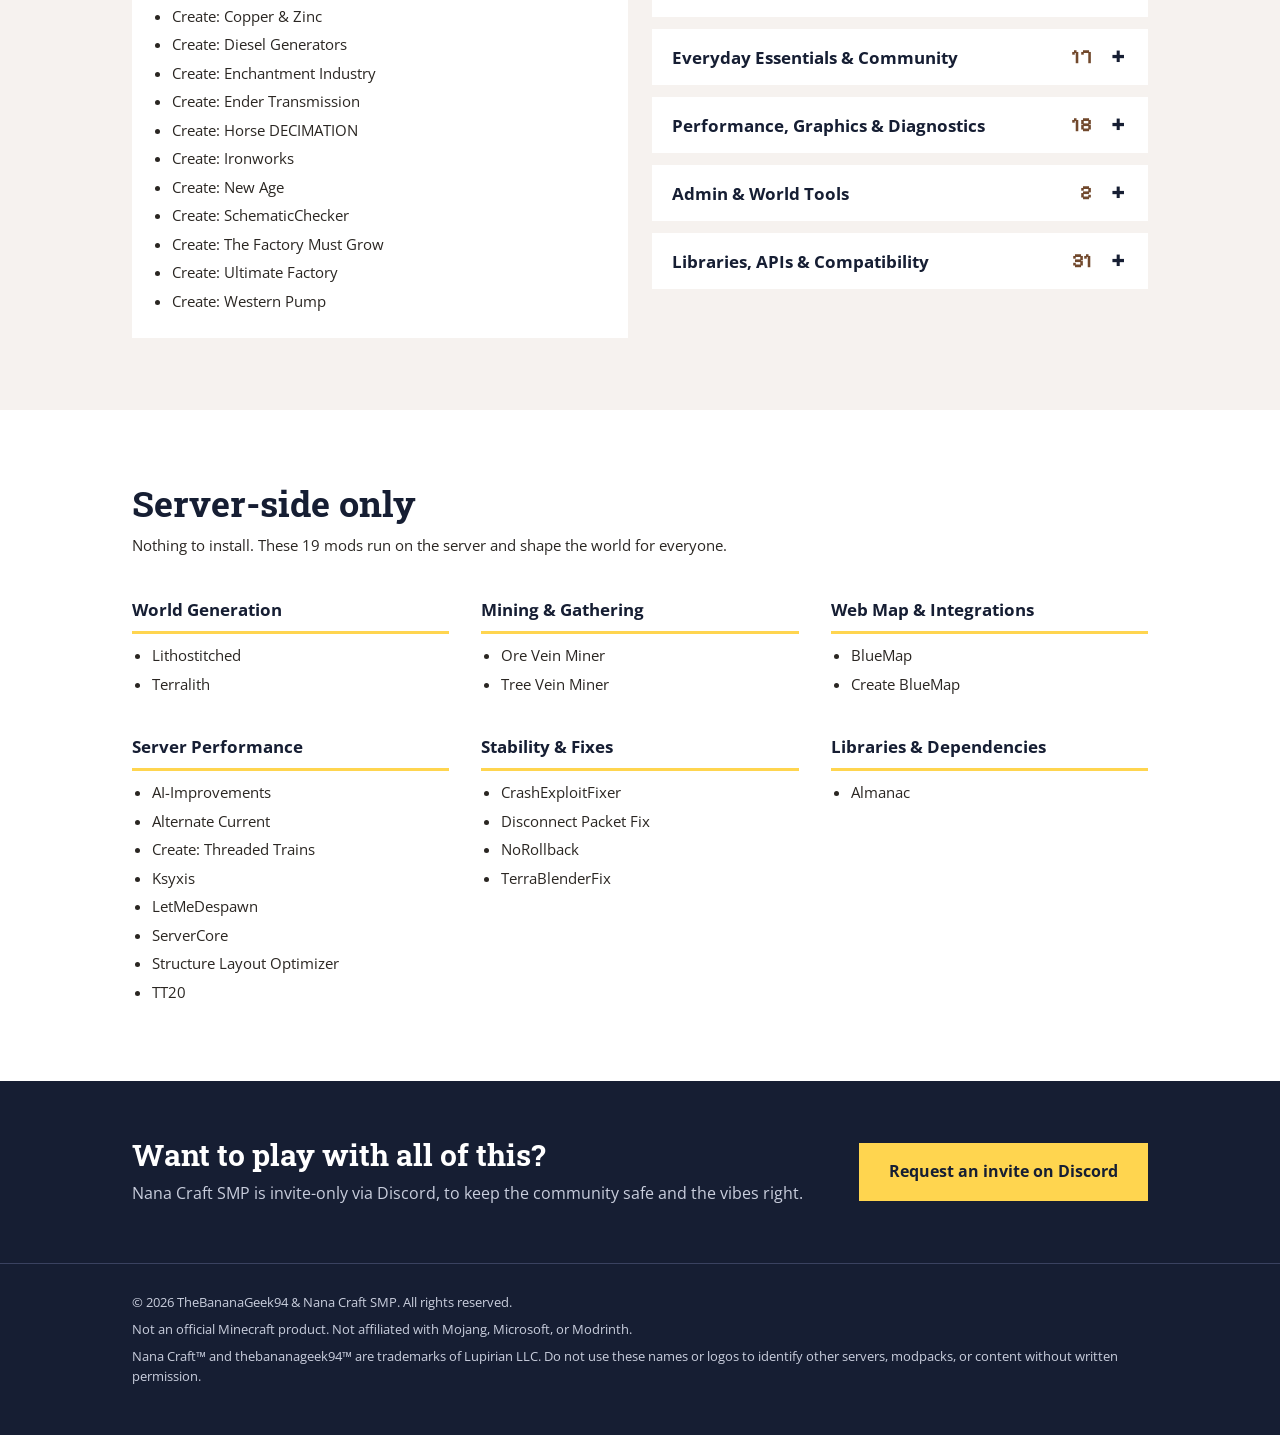
==== commit e0cb3984: "Add AeroWear and Curios API to the mod list Also corrects the Everyday Essentials tile on the home p" ====
--- a/mod-list.html
+++ b/mod-list.html
@@ -33,7 +33,7 @@
 <p class="lead">Build, automate, explore, and create. Below is every mod in the modpack and on the server.</p>
 </div>
 <div class="stats">
-<div class="stat"><div class="pixel">161</div><div>modpack mods</div></div>
+<div class="stat"><div class="pixel">163</div><div>modpack mods</div></div>
 <div class="stat"><div class="pixel">19</div><div>server-side mods</div></div>
 <div class="stat"><div class="pixel">1.21.1</div><div>Minecraft Java</div></div>
 <div class="stat"><div class="pixel">NeoForge</div><div>mod loader</div></div>
@@ -56,7 +56,7 @@
 </div>
 <div class="groups">
 <details open><summary><span>Create &amp; Automation</span><span class="count">22</span></summary><ul><li>Create</li><li>Create Crafts &amp; Additions</li><li>Create Encased</li><li>Create Goggles</li><li>Create Horse Power</li><li>Create Nuclear</li><li>Create Photomovement</li><li>Create: Big Contraptions</li><li>Create: Compact Flap</li><li>Create: Compact Transmission</li><li>Create: Connected</li><li>Create: Copper &amp; Zinc</li><li>Create: Diesel Generators</li><li>Create: Enchantment Industry</li><li>Create: Ender Transmission</li><li>Create: Horse DECIMATION</li><li>Create: Ironworks</li><li>Create: New Age</li><li>Create: SchematicChecker</li><li>Create: The Factory Must Grow</li><li>Create: Ultimate Factory</li><li>Create: Western Pump</li></ul></details>
-<details><summary><span>Aircraft, Vehicles &amp; Transportation</span><span class="count">29</span></summary><ul><li>Aeronautics: Interstellar Expansion</li><li>Aeronautics: simulated copycats</li><li>Climbable Ropes for Create Aeronautics</li><li>Create Aeronautics</li><li>Create Aeronautics [Offroad] Addon: StickyWheels</li><li>Create Aeronautics: Toolgun</li><li>Create Aeronautics: Transmission &amp; Linkage</li><li>Create Deep Seas [BETA]</li><li>Create Propulsion: Simulated</li><li>Create Railways Navigator</li><li>Create Train Parts</li><li>Create Train Utilities (Create Train Doors)</li><li>Create: Aeroworks</li><li>Create: Automotives</li><li>Create: Bells &amp; Whistles</li><li>Create: Blocks &amp; Bogies</li><li>Create: Coasters Simulated</li><li>Create: Droneworks Simulated</li><li>Create: Hypertubes</li><li>Create: Nowheel</li><li>Create: Pantographs &amp; Wires</li><li>Create: Tow &amp; Haul</li><li>Create: Tracks+</li><li>Drive-By-Sable</li><li>Immersive Aircraft</li><li>Immersive Vehicles</li><li>Immersive Vehicles - Official Content Pack [OCP] - Planes &amp; Cars</li><li>IV - Official Automobile Pack [OAmP] - Cars &amp; Sport Cars</li><li>Sable</li></ul></details>
+<details><summary><span>Aircraft, Vehicles &amp; Transportation</span><span class="count">30</span></summary><ul><li>Aeronautics: Interstellar Expansion</li><li>Aeronautics: simulated copycats</li><li>AeroWear</li><li>Climbable Ropes for Create Aeronautics</li><li>Create Aeronautics</li><li>Create Aeronautics [Offroad] Addon: StickyWheels</li><li>Create Aeronautics: Toolgun</li><li>Create Aeronautics: Transmission &amp; Linkage</li><li>Create Deep Seas [BETA]</li><li>Create Propulsion: Simulated</li><li>Create Railways Navigator</li><li>Create Train Parts</li><li>Create Train Utilities (Create Train Doors)</li><li>Create: Aeroworks</li><li>Create: Automotives</li><li>Create: Bells &amp; Whistles</li><li>Create: Blocks &amp; Bogies</li><li>Create: Coasters Simulated</li><li>Create: Droneworks Simulated</li><li>Create: Hypertubes</li><li>Create: Nowheel</li><li>Create: Pantographs &amp; Wires</li><li>Create: Tow &amp; Haul</li><li>Create: Tracks+</li><li>Drive-By-Sable</li><li>Immersive Aircraft</li><li>Immersive Vehicles</li><li>Immersive Vehicles - Official Content Pack [OCP] - Planes &amp; Cars</li><li>IV - Official Automobile Pack [OAmP] - Cars &amp; Sport Cars</li><li>Sable</li></ul></details>
 <details><summary><span>Building, Decoration &amp; Furniture</span><span class="count">22</span></summary><ul><li>Building Wands</li><li>Create Deco</li><li>Create: Copycats+</li><li>Create: Design n' Decor</li><li>Create: Extra Copycats</li><li>Create: Framed</li><li>Create: Interiors</li><li>Create: Sound of Steam</li><li>Macaw's Bridges</li><li>Macaw's Doors</li><li>Macaw's Fences and Walls</li><li>Macaw's Furniture</li><li>Macaw's Holidays</li><li>Macaw's Lights and Lamps</li><li>Macaw's Paintings</li><li>Macaw's Paths and Pavings</li><li>Macaw's Roofs</li><li>Macaw's Stairs</li><li>Macaw's Trapdoors</li><li>Macaw's Windows</li><li>Rechiseled</li><li>Rechiseled: Create</li></ul></details>
 <details><summary><span>Combat &amp; Weaponry</span><span class="count">3</span></summary><ul><li>Create Big Cannons</li><li>Create: Gunsmithing</li><li>Create: Radars</li></ul></details>
 <details><summary><span>Farming, Food &amp; Cooking</span><span class="count">11</span></summary><ul><li>Create Confectionery</li><li>Create Mechanical Cow</li><li>Create Ratatouille</li><li>Create Slice &amp; Dice</li><li>Create: Bananas</li><li>Create: Central Kitchen</li><li>Create: Golden ticket and chocolates</li><li>Create: Integrated Farming</li><li>Create: Some Assembly Required</li><li>Create: Winery</li><li>Farmer's Delight</li></ul></details>
@@ -65,7 +65,7 @@
 <details><summary><span>Everyday Essentials &amp; Community</span><span class="count">17</span></summary><ul><li>AppleSkin</li><li>Auth Me</li><li>Better Advancements</li><li>Better Days</li><li>Chat Notify</li><li>Claim</li><li>Controlling</li><li>GraveStone Mod</li><li>Jade</li><li>Jade Addons (Neo/Forge)</li><li>Just Enough Items (JEI)</li><li>Just Hammers</li><li>Magnum Torch</li><li>Mouse Tweaks</li><li>Simple Rich Discord Presence</li><li>Simple Voice Chat</li><li>Simply Tooltips</li></ul></details>
 <details><summary><span>Performance, Graphics &amp; Diagnostics</span><span class="count">18</span></summary><ul><li>Achievements Optimizer</li><li>C2ME — Concurrent Chunk Management Engine (NeoForge)</li><li>Clumps</li><li>Compact F3 Plus</li><li>CreateBetterFps</li><li>Entity Culling</li><li>Fast Noise</li><li>FerriteCore</li><li>Fusion (Connected Textures)</li><li>GeckolibBetterFPS</li><li>ImmediatelyFast</li><li>Iris Shaders</li><li>Lithium</li><li>ModernFix</li><li>quick pack</li><li>Saturn</li><li>Sodium</li><li>spark</li></ul></details>
 <details><summary><span>Admin &amp; World Tools</span><span class="count">2</span></summary><ul><li>Chunky</li><li>WorldEdit</li></ul></details>
-<details><summary><span>Libraries, APIs &amp; Compatibility</span><span class="count">30</span></summary><ul><li>[NTGL] NukaTeam's Gun Lib</li><li>AddonsLib</li><li>Architectury API</li><li>Balm</li><li>Blueprint</li><li>Carbon Config</li><li>Cloth Config API</li><li>CorgiLib</li><li>Create: Dragons Plus</li><li>DragonLib</li><li>Fzzy Config</li><li>Geckolib</li><li>GlitchCore</li><li>Gravestone and Sable Compatibility Patch</li><li>KilaGraph</li><li>Kotlin for Forge</li><li>KotlinLangForge</li><li>LDLib</li><li>Mechanicals Lib</li><li>MezzConfig</li><li>Patchouli</li><li>Photon Editor</li><li>Puzzles Lib</li><li>Resourceful Config</li><li>Ritchie's Projectile Library</li><li>Searchables</li><li>Sophisticated Core</li><li>SuperMartijn642's Config Lib</li><li>SuperMartijn642's Core Lib</li><li>TerraBlender</li></ul></details>
+<details><summary><span>Libraries, APIs &amp; Compatibility</span><span class="count">31</span></summary><ul><li>[NTGL] NukaTeam's Gun Lib</li><li>AddonsLib</li><li>Architectury API</li><li>Balm</li><li>Blueprint</li><li>Carbon Config</li><li>Cloth Config API</li><li>CorgiLib</li><li>Create: Dragons Plus</li><li>Curios API</li><li>DragonLib</li><li>Fzzy Config</li><li>Geckolib</li><li>GlitchCore</li><li>Gravestone and Sable Compatibility Patch</li><li>KilaGraph</li><li>Kotlin for Forge</li><li>KotlinLangForge</li><li>LDLib</li><li>Mechanicals Lib</li><li>MezzConfig</li><li>Patchouli</li><li>Photon Editor</li><li>Puzzles Lib</li><li>Resourceful Config</li><li>Ritchie's Projectile Library</li><li>Searchables</li><li>Sophisticated Core</li><li>SuperMartijn642's Config Lib</li><li>SuperMartijn642's Core Lib</li><li>TerraBlender</li></ul></details>
 </div>
 </div>
 </section>
